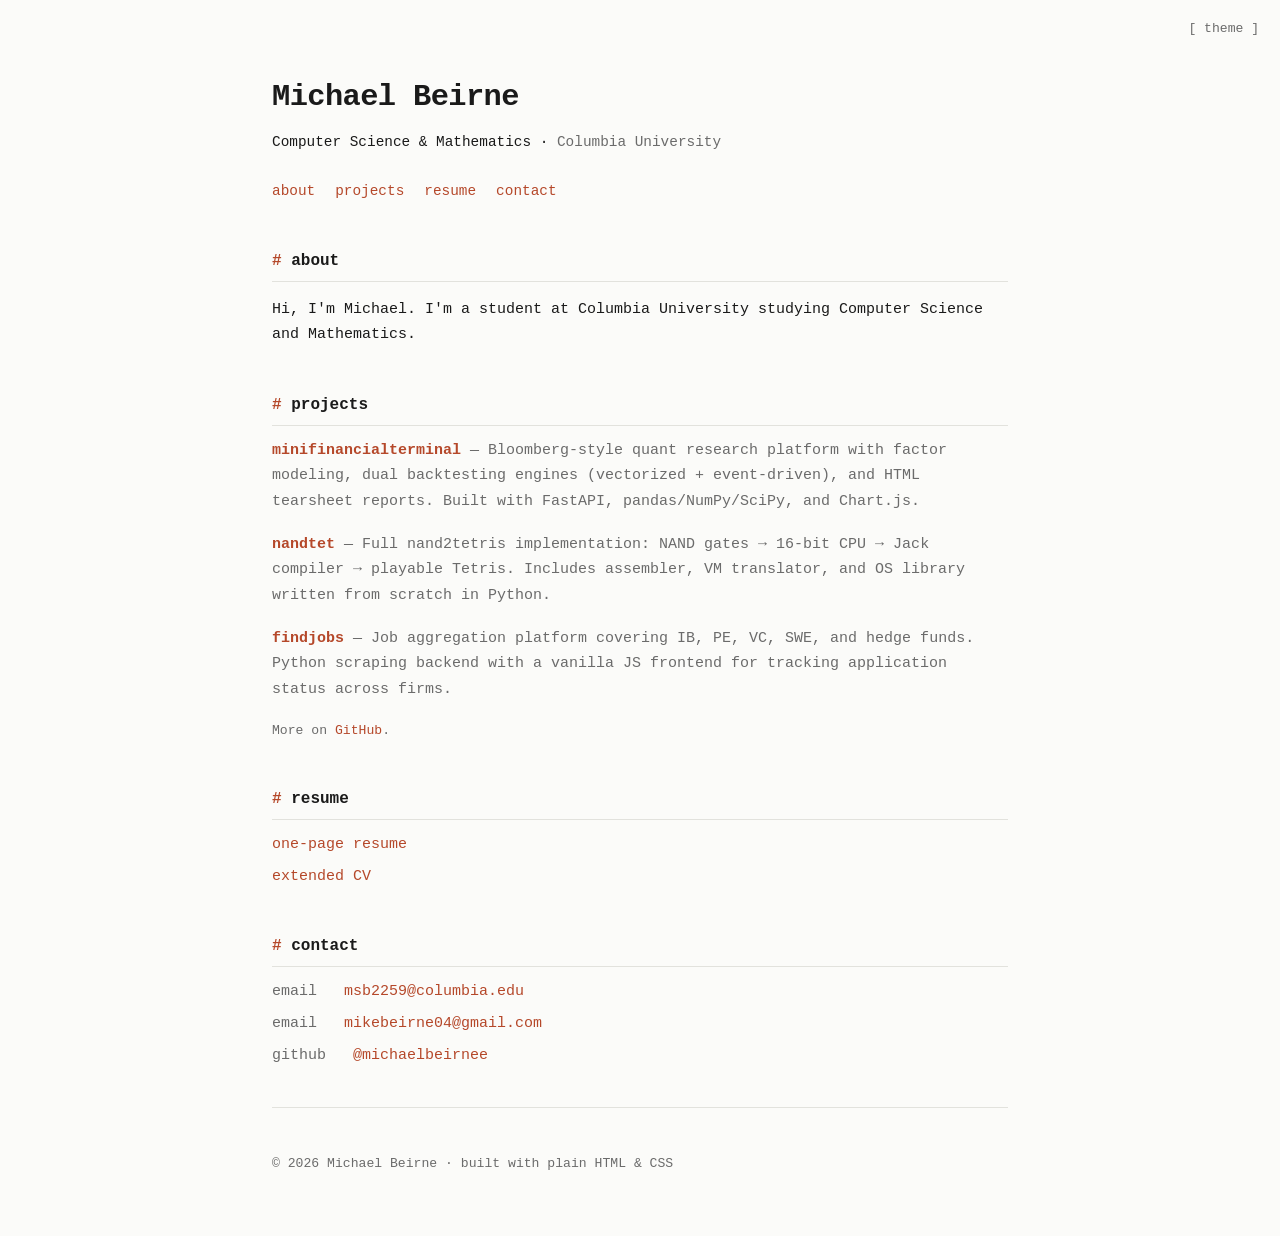
==== index.html @ b9711d9d "fixes" ====
<!DOCTYPE html>
<html lang="en">
<head>
  <meta charset="UTF-8" />
  <meta name="viewport" content="width=device-width, initial-scale=1.0" />
  <title>Michael Beirne</title>
  <meta name="description" content="Personal website of Michael Beirne." />
  <link rel="preconnect" href="https://fonts.googleapis.com" />
  <link rel="stylesheet" href="./style.css" />
  <link rel="icon" href="data:image/svg+xml,<svg xmlns=%22http://www.w3.org/2000/svg%22 viewBox=%220 0 100 100%22><text y=%22.9em%22 font-size=%2290%22>%E2%9C%B3</text></svg>" />
</head>
<body>
  <button id="theme-toggle" aria-label="Toggle color theme" title="Toggle theme">[ theme ]</button>

  <main>
    <header class="intro">
      <h1>Michael Beirne</h1>
      <p class="tagline">Computer Science &amp; Mathematics &middot; <span class="muted">Columbia University</span></p>
    </header>

    <nav class="toc">
      <a href="#about">about</a>
      <a href="#projects">projects</a>
      <a href="#resume">resume</a>
      <a href="#contact">contact</a>
    </nav>

    <section id="about">
      <h2>about</h2>
      <p>
        Hi, I'm Michael. I'm a student at Columbia University studying
        Computer Science and Mathematics.
      </p>
    </section>

    <section id="projects">
      <h2>projects</h2>
      <ul class="entries">
        <li>
          <a href="https://github.com/michaelbeirnee/minifinancialterminal" class="entry-title">minifinancialterminal</a>
          <span class="muted"> &mdash; Bloomberg-style quant research platform with factor modeling, dual backtesting engines (vectorized + event-driven), and HTML tearsheet reports. Built with FastAPI, pandas/NumPy/SciPy, and Chart.js.</span>
        </li>
        <li>
          <a href="https://github.com/michaelbeirnee/nandtet" class="entry-title">nandtet</a>
          <span class="muted"> &mdash; Full nand2tetris implementation: NAND gates &rarr; 16-bit CPU &rarr; Jack compiler &rarr; playable Tetris. Includes assembler, VM translator, and OS library written from scratch in Python.</span>
        </li>
        <li>
          <a href="https://github.com/michaelbeirnee/findjobs" class="entry-title">findjobs</a>
          <span class="muted"> &mdash; Job aggregation platform covering IB, PE, VC, SWE, and hedge funds. Python scraping backend with a vanilla JS frontend for tracking application status across firms.</span>
        </li>
      </ul>
      <p class="muted small">
        More on <a href="https://github.com/michaelbeirnee">GitHub</a>.
      </p>
    </section>

    <section id="resume">
      <h2>resume</h2>
      <ul class="links">
        <li><a href="./resume.html">one-page resume</a></li>
        <li><a href="./cv.html">extended CV</a></li>
      </ul>
    </section>

    <section id="contact">
      <h2>contact</h2>
      <ul class="links">
        <li><span class="muted">email</span> &nbsp; <a href="mailto:msb2259@columbia.edu">msb2259@columbia.edu</a></li>
        <li><span class="muted">email</span> &nbsp; <a href="mailto:mikebeirne04@gmail.com">mikebeirne04@gmail.com</a></li>
        <li><span class="muted">github</span> &nbsp; <a href="https://github.com/michaelbeirnee">@michaelbeirnee</a></li>
      </ul>
    </section>
  </main>

  <footer>
    <p class="muted small">&copy; <span id="year"></span> Michael Beirne &middot; built with plain HTML &amp; CSS</p>
  </footer>

  <script src="./script.js"></script>
</body>
</html>
---- style.css ----
:root {
  --bg: #fbfbf9;
  --fg: #1a1a1a;
  --muted: #6b6b6b;
  --accent: #b5482a;
  --line: #e2e2dd;
  --max: 46rem;
  --mono: ui-monospace, "SF Mono", "JetBrains Mono", "Menlo", "Consolas", monospace;
}

@media (prefers-color-scheme: dark) {
  :root {
    --bg: #121212;
    --fg: #e6e6e6;
    --muted: #8a8a8a;
    --accent: #e2825f;
    --line: #2a2a2a;
  }
}

:root[data-theme="light"] {
  --bg: #fbfbf9;
  --fg: #1a1a1a;
  --muted: #6b6b6b;
  --accent: #b5482a;
  --line: #e2e2dd;
}

:root[data-theme="dark"] {
  --bg: #121212;
  --fg: #e6e6e6;
  --muted: #8a8a8a;
  --accent: #e2825f;
  --line: #2a2a2a;
}

* { box-sizing: border-box; }

html { -webkit-text-size-adjust: 100%; }

body {
  margin: 0;
  background: var(--bg);
  color: var(--fg);
  font-family: var(--mono);
  font-size: 15px;
  line-height: 1.7;
  padding: 0 1.25rem;
  transition: background 0.2s ease, color 0.2s ease;
}

main {
  max-width: var(--max);
  margin: 0 auto;
  padding: 4.5rem 0 2rem;
}

a {
  color: var(--accent);
  text-decoration: none;
  border-bottom: 1px solid transparent;
}
a:hover { border-bottom-color: var(--accent); }

h1 {
  font-size: 1.9rem;
  font-weight: 700;
  letter-spacing: -0.02em;
  margin: 0 0 0.4rem;
}

h2 {
  font-size: 1rem;
  font-weight: 700;
  text-transform: lowercase;
  margin: 2.75rem 0 0.75rem;
  padding-bottom: 0.35rem;
  border-bottom: 1px solid var(--line);
}
h2::before { content: "# "; color: var(--accent); }

.intro .tagline {
  margin: 0 0 1.25rem;
  font-size: 0.9rem;
}

.muted { color: var(--muted); }
.small { font-size: 0.82rem; }

.toc {
  display: flex;
  flex-wrap: wrap;
  gap: 1.25rem;
  margin: 1.5rem 0 0.5rem;
  font-size: 0.9rem;
}

ul.entries, ul.links {
  list-style: none;
  padding: 0;
  margin: 0;
}
ul.entries > li { margin-bottom: 1.1rem; }
ul.links > li { margin-bottom: 0.4rem; }

.entry-title { font-weight: 700; }

.date {
  color: var(--muted);
  font-size: 0.8rem;
  margin-left: 0.5rem;
}

ul.entries p { margin: 0.2rem 0 0; }

footer {
  max-width: var(--max);
  margin: 0 auto;
  padding: 2rem 0 3rem;
  border-top: 1px solid var(--line);
}

#theme-toggle {
  position: fixed;
  top: 1rem;
  right: 1rem;
  background: none;
  border: none;
  color: var(--muted);
  font-family: var(--mono);
  font-size: 0.82rem;
  cursor: pointer;
  padding: 0.3rem;
}
#theme-toggle:hover { color: var(--accent); }

/* blog post pages */
article {
  max-width: var(--max);
  margin: 0 auto;
  padding: 4.5rem 0 2rem;
}
article h1 { margin-bottom: 0.25rem; }
article .post-meta { color: var(--muted); font-size: 0.85rem; margin-bottom: 2rem; }
article p { margin: 1rem 0; }
article pre {
  background: var(--line);
  padding: 1rem;
  overflow-x: auto;
  border-radius: 4px;
  font-size: 0.85rem;
}
.back { display: inline-block; margin-bottom: 2rem; font-size: 0.85rem; }
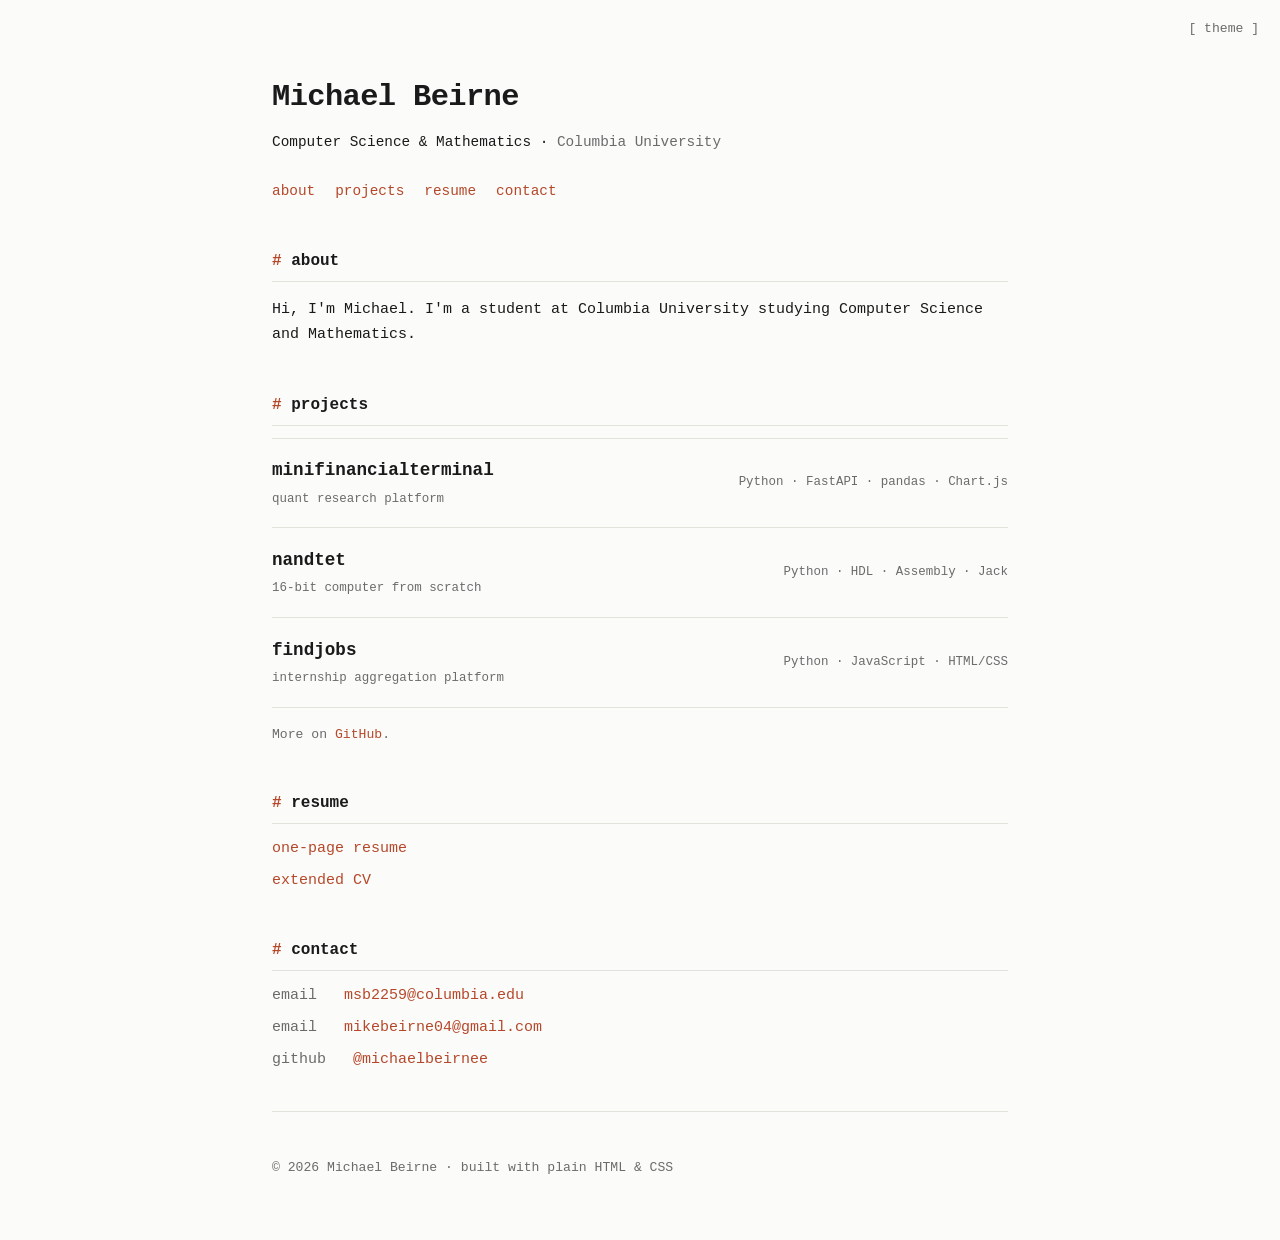
==== commit 83a1d542: "updated" ====
--- a/index.html
+++ b/index.html
@@ -35,21 +35,103 @@
 
     <section id="projects">
       <h2>projects</h2>
-      <ul class="entries">
-        <li>
-          <a href="https://github.com/michaelbeirnee/minifinancialterminal" class="entry-title">minifinancialterminal</a>
-          <span class="muted"> &mdash; Bloomberg-style quant research platform with factor modeling, dual backtesting engines (vectorized + event-driven), and HTML tearsheet reports. Built with FastAPI, pandas/NumPy/SciPy, and Chart.js.</span>
+      <ul class="proj-list">
+
+        <li class="proj-item">
+          <div class="proj-info">
+            <a href="https://github.com/michaelbeirnee/minifinancialterminal" class="proj-name">minifinancialterminal</a>
+            <span class="proj-type muted">quant research platform</span>
+          </div>
+          <span class="proj-stack muted">Python &middot; FastAPI &middot; pandas &middot; Chart.js</span>
+          <div class="proj-preview">
+            <div class="demo demo-terminal">
+              <div class="demo-topbar">
+                <span class="dot"></span><span class="dot"></span><span class="dot"></span>
+                <span class="demo-title">market-data &mdash; factor-model</span>
+              </div>
+              <div class="demo-body">
+                <div class="demo-chart">
+                  <div class="chart-bars">
+                    <div class="bar dn" style="--h:45%"></div>
+                    <div class="bar up" style="--h:62%"></div>
+                    <div class="bar dn" style="--h:38%"></div>
+                    <div class="bar up" style="--h:71%"></div>
+                    <div class="bar up" style="--h:55%"></div>
+                    <div class="bar dn" style="--h:48%"></div>
+                    <div class="bar up" style="--h:80%"></div>
+                    <div class="bar dn" style="--h:60%"></div>
+                    <div class="bar up" style="--h:74%"></div>
+                    <div class="bar up" style="--h:88%"></div>
+                    <div class="bar dn" style="--h:66%"></div>
+                    <div class="bar up" style="--h:92%"></div>
+                  </div>
+                </div>
+                <div class="demo-metrics">
+                  <div class="metric"><span class="mk">CAGR</span><span class="mv gn">+18.4%</span></div>
+                  <div class="metric"><span class="mk">Sharpe</span><span class="mv gn">1.87</span></div>
+                  <div class="metric"><span class="mk">Sortino</span><span class="mv gn">2.41</span></div>
+                  <div class="metric"><span class="mk">Max DD</span><span class="mv rd">-12.3%</span></div>
+                  <div class="metric"><span class="mk">Alpha</span><span class="mv gn">0.023</span></div>
+                  <div class="metric"><span class="mk">Beta</span><span class="mv">0.84</span></div>
+                </div>
+              </div>
+            </div>
+          </div>
         </li>
-        <li>
-          <a href="https://github.com/michaelbeirnee/nandtet" class="entry-title">nandtet</a>
-          <span class="muted"> &mdash; Full nand2tetris implementation: NAND gates &rarr; 16-bit CPU &rarr; Jack compiler &rarr; playable Tetris. Includes assembler, VM translator, and OS library written from scratch in Python.</span>
+
+        <li class="proj-item">
+          <div class="proj-info">
+            <a href="https://github.com/michaelbeirnee/nandtet" class="proj-name">nandtet</a>
+            <span class="proj-type muted">16-bit computer from scratch</span>
+          </div>
+          <span class="proj-stack muted">Python &middot; HDL &middot; Assembly &middot; Jack</span>
+          <div class="proj-preview">
+            <div class="demo demo-stack">
+              <div class="stack-label">nand2tetris &mdash; full software stack</div>
+              <div class="stack-layers">
+                <div class="layer la"><span>Tetris (Jack)</span><span class="lr">application</span></div>
+                <div class="layer lb"><span>OS Library</span><span class="lr">os</span></div>
+                <div class="layer lc"><span>Jack Compiler</span><span class="lr">compiler</span></div>
+                <div class="layer ld"><span>VM Translator</span><span class="lr">vm</span></div>
+                <div class="layer le"><span>Assembler</span><span class="lr">assembler</span></div>
+                <div class="layer lf"><span>CPU / ALU / Gates (HDL)</span><span class="lr">hardware</span></div>
+              </div>
+            </div>
+          </div>
         </li>
-        <li>
-          <a href="https://github.com/michaelbeirnee/findjobs" class="entry-title">findjobs</a>
-          <span class="muted"> &mdash; Job aggregation platform covering IB, PE, VC, SWE, and hedge funds. Python scraping backend with a vanilla JS frontend for tracking application status across firms.</span>
+
+        <li class="proj-item">
+          <div class="proj-info">
+            <a href="https://github.com/michaelbeirnee/findjobs" class="proj-name">findjobs</a>
+            <span class="proj-type muted">internship aggregation platform</span>
+          </div>
+          <span class="proj-stack muted">Python &middot; JavaScript &middot; HTML/CSS</span>
+          <div class="proj-preview">
+            <div class="demo demo-jobs">
+              <div class="jobs-header">
+                <span class="jobs-title">findjobs</span>
+                <div class="jobs-tabs">
+                  <span class="jtab active">SWE</span>
+                  <span class="jtab">IB</span>
+                  <span class="jtab">PE</span>
+                  <span class="jtab">VC</span>
+                  <span class="jtab">HF</span>
+                </div>
+              </div>
+              <div class="jobs-list">
+                <div class="job-row"><span class="jco">Jane Street</span><span class="jrl">SWE Intern</span><span class="jst open">Open</span></div>
+                <div class="job-row"><span class="jco">Citadel</span><span class="jrl">SWE Intern</span><span class="jst applied">Applied</span></div>
+                <div class="job-row"><span class="jco">Two Sigma</span><span class="jrl">SWE Intern</span><span class="jst open">Open</span></div>
+                <div class="job-row"><span class="jco">DE Shaw</span><span class="jrl">SWE Intern</span><span class="jst closed">Closed</span></div>
+                <div class="job-row"><span class="jco">Stripe</span><span class="jrl">SWE Intern</span><span class="jst open">Open</span></div>
+                <div class="job-row"><span class="jco">Hudson River</span><span class="jrl">SWE Intern</span><span class="jst applied">Applied</span></div>
+              </div>
+            </div>
+          </div>
         </li>
+
       </ul>
-      <p class="muted small">
+      <p class="muted small" style="margin-top:1rem">
         More on <a href="https://github.com/michaelbeirnee">GitHub</a>.
       </p>
     </section>
--- a/style.css
+++ b/style.css
@@ -150,4 +150,229 @@
   border-radius: 4px;
   font-size: 0.85rem;
 }
-.back { display: inline-block; margin-bottom: 2rem; font-size: 0.85rem; }+.back { display: inline-block; margin-bottom: 2rem; font-size: 0.85rem; }
+
+/* ─── Project hover-preview rows ─── */
+.proj-list {
+  list-style: none;
+  padding: 0;
+  margin: 0;
+}
+.proj-item {
+  border-bottom: 1px solid var(--line);
+  display: flex;
+  align-items: center;
+  justify-content: space-between;
+  padding: 1.1rem 0;
+  cursor: default;
+  position: relative;
+}
+.proj-item:first-of-type { border-top: 1px solid var(--line); }
+
+.proj-info {
+  display: flex;
+  flex-direction: column;
+  gap: 0.15rem;
+}
+.proj-name {
+  font-size: 1.1rem;
+  font-weight: 700;
+  color: var(--fg);
+  border-bottom: none;
+  transition: color 0.15s;
+}
+.proj-item:hover .proj-name { color: var(--accent); }
+.proj-type { font-size: 0.78rem; }
+.proj-stack { font-size: 0.78rem; text-align: right; }
+
+/* floating preview card */
+.proj-preview {
+  position: fixed;
+  pointer-events: none;
+  z-index: 50;
+  width: 390px;
+  height: 240px;
+  border-radius: 10px;
+  overflow: hidden;
+  opacity: 0;
+  transform: translate(-50%, calc(-50% - 16px)) scale(0.93);
+  transition: opacity 0.16s ease, transform 0.16s ease;
+  box-shadow: 0 12px 40px rgba(0,0,0,0.22);
+  border: 1px solid var(--line);
+  left: -999px;
+  top: -999px;
+}
+.proj-preview.visible {
+  opacity: 1;
+  transform: translate(-50%, calc(-50% - 16px)) scale(1);
+}
+
+/* ── demo: terminal (minifinancialterminal) ── */
+.demo { width: 100%; height: 100%; display: flex; flex-direction: column; }
+
+.demo-terminal { background: #0d1117; }
+
+.demo-topbar {
+  background: #161b22;
+  padding: 0.45rem 0.75rem;
+  display: flex;
+  align-items: center;
+  gap: 0.3rem;
+  flex-shrink: 0;
+  border-bottom: 1px solid #21262d;
+}
+.dot {
+  width: 11px; height: 11px;
+  border-radius: 50%;
+}
+.dot:nth-child(1) { background: #ff5f57; }
+.dot:nth-child(2) { background: #febc2e; }
+.dot:nth-child(3) { background: #28c840; }
+.demo-title {
+  font-size: 0.7rem;
+  color: #6e7681;
+  margin-left: 0.4rem;
+}
+
+.demo-body {
+  flex: 1;
+  padding: 0.75rem;
+  display: flex;
+  gap: 0.75rem;
+  overflow: hidden;
+}
+
+.demo-chart { flex: 1; display: flex; align-items: flex-end; }
+.chart-bars {
+  width: 100%;
+  height: 90%;
+  display: flex;
+  align-items: flex-end;
+  gap: 3px;
+}
+.bar {
+  flex: 1;
+  height: var(--h);
+  border-radius: 2px 2px 0 0;
+}
+.bar.up { background: #2ea043; }
+.bar.dn { background: #3d2b2b; }
+
+.demo-metrics {
+  display: flex;
+  flex-direction: column;
+  gap: 0.35rem;
+  justify-content: center;
+  min-width: 96px;
+}
+.metric {
+  display: flex;
+  justify-content: space-between;
+  gap: 0.4rem;
+  font-size: 0.7rem;
+}
+.mk { color: #6e7681; }
+.mv { color: #c9d1d9; }
+.mv.gn { color: #3fb950; }
+.mv.rd { color: #f85149; }
+
+/* ── demo: stack (nandtet) ── */
+.demo-stack {
+  background: #0a0a10;
+  padding: 0.85rem 1rem;
+  gap: 0.55rem;
+}
+.stack-label {
+  font-size: 0.68rem;
+  color: #555580;
+  letter-spacing: 0.06em;
+  text-transform: uppercase;
+  flex-shrink: 0;
+}
+.stack-layers {
+  display: flex;
+  flex-direction: column;
+  gap: 3px;
+  flex: 1;
+  justify-content: center;
+}
+.layer {
+  display: flex;
+  justify-content: space-between;
+  align-items: center;
+  padding: 0.3rem 0.6rem;
+  border-radius: 4px;
+  border-left: 2px solid;
+  font-size: 0.73rem;
+}
+.lr { font-size: 0.62rem; opacity: 0.55; }
+.la { background: #14103a; border-color: #7c83fd; color: #a0a6ff; }
+.lb { background: #0f1e24; border-color: #56b6c2; color: #80cfd8; }
+.lc { background: #131f0e; border-color: #98c379; color: #b0d895; }
+.ld { background: #221d0e; border-color: #e5c07b; color: #edcc90; }
+.le { background: #200e0e; border-color: #e06c75; color: #ea9097; }
+.lf { background: #170e22; border-color: #c678dd; color: #d89eec; }
+
+/* ── demo: jobs (findjobs) ── */
+.demo-jobs {
+  background: var(--bg);
+  border: none;
+}
+.jobs-header {
+  display: flex;
+  align-items: center;
+  justify-content: space-between;
+  padding: 0.55rem 0.85rem;
+  border-bottom: 1px solid var(--line);
+  flex-shrink: 0;
+}
+.jobs-title {
+  font-size: 0.82rem;
+  font-weight: 700;
+  color: var(--fg);
+}
+.jobs-tabs { display: flex; gap: 0.25rem; }
+.jtab {
+  font-size: 0.65rem;
+  color: var(--muted);
+  padding: 0.12rem 0.38rem;
+  border-radius: 3px;
+  border: 1px solid var(--line);
+}
+.jtab.active {
+  background: var(--accent);
+  color: #fff;
+  border-color: var(--accent);
+}
+.jobs-list { flex: 1; padding: 0.2rem 0; overflow: hidden; }
+.job-row {
+  display: flex;
+  align-items: center;
+  padding: 0.32rem 0.85rem;
+  gap: 0;
+}
+.jco {
+  flex: 1.1;
+  font-size: 0.76rem;
+  font-weight: 700;
+  color: var(--fg);
+}
+.jrl {
+  flex: 1;
+  font-size: 0.73rem;
+  color: var(--muted);
+}
+.jst {
+  font-size: 0.63rem;
+  padding: 0.1rem 0.38rem;
+  border-radius: 3px;
+  border: 1px solid;
+}
+.jst.open    { color: #2ea043; border-color: #2ea043; }
+.jst.applied { color: #d29922; border-color: #d29922; }
+.jst.closed  { color: var(--muted); border-color: var(--line); }
+
+@media (max-width: 640px) {
+  .proj-preview { display: none; }
+  .proj-stack { display: none; }
+}
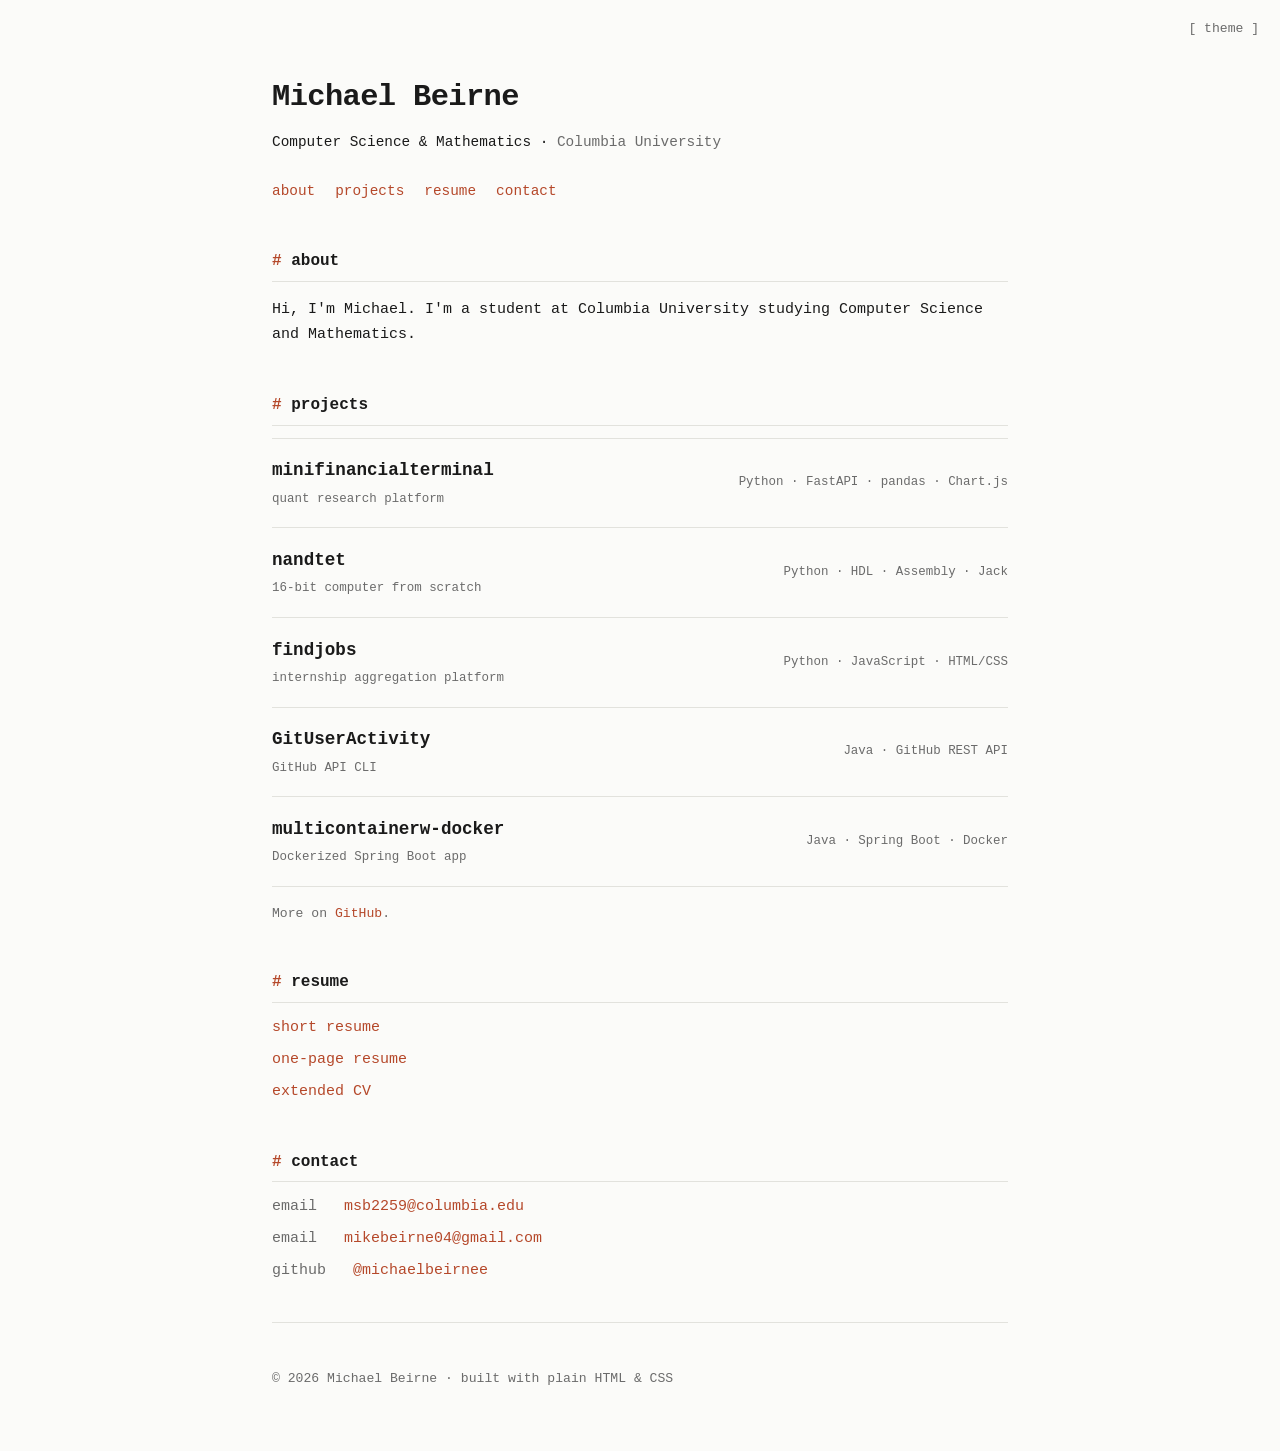
==== commit 36459b52: "Add short resume page and link it from homepage Co-Authored-By: Claude Opus 4.8 (1M context) <norepl" ====
--- a/index.html
+++ b/index.html
@@ -130,6 +130,48 @@
           </div>
         </li>
 
+        <li class="proj-item">
+          <div class="proj-info">
+            <a href="https://github.com/michaelbeirnee/GitUserActivity" class="proj-name">GitUserActivity</a>
+            <span class="proj-type muted">GitHub API CLI</span>
+          </div>
+          <span class="proj-stack muted">Java &middot; GitHub REST API</span>
+          <div class="proj-preview">
+            <div class="demo demo-terminal">
+              <div class="demo-topbar">
+                <span class="dot"></span><span class="dot"></span><span class="dot"></span>
+                <span class="demo-title">github-user-events</span>
+              </div>
+              <div class="demo-body">
+                <pre style="margin:0; font-size:0.75rem; line-height:1.3;">java CLI &lt;username&gt;
+GET /users/{username}/events
+JSON activity payload</pre>
+              </div>
+            </div>
+          </div>
+        </li>
+
+        <li class="proj-item">
+          <div class="proj-info">
+            <a href="https://github.com/michaelbeirnee/multicontainerw-docker" class="proj-name">multicontainerw-docker</a>
+            <span class="proj-type muted">Dockerized Spring Boot app</span>
+          </div>
+          <span class="proj-stack muted">Java &middot; Spring Boot &middot; Docker</span>
+          <div class="proj-preview">
+            <div class="demo demo-terminal">
+              <div class="demo-topbar">
+                <span class="dot"></span><span class="dot"></span><span class="dot"></span>
+                <span class="demo-title">docker build &amp; run</span>
+              </div>
+              <div class="demo-body">
+                <pre style="margin:0; font-size:0.75rem; line-height:1.3;">mvn clean package -DskipTests
+docker build -t todo-app .
+docker run -p 3000:3000 todo-app</pre>
+              </div>
+            </div>
+          </div>
+        </li>
+
       </ul>
       <p class="muted small" style="margin-top:1rem">
         More on <a href="https://github.com/michaelbeirnee">GitHub</a>.
@@ -139,6 +181,7 @@
     <section id="resume">
       <h2>resume</h2>
       <ul class="links">
+        <li><a href="./resume-short.html">short resume</a></li>
         <li><a href="./resume.html">one-page resume</a></li>
         <li><a href="./cv.html">extended CV</a></li>
       </ul>
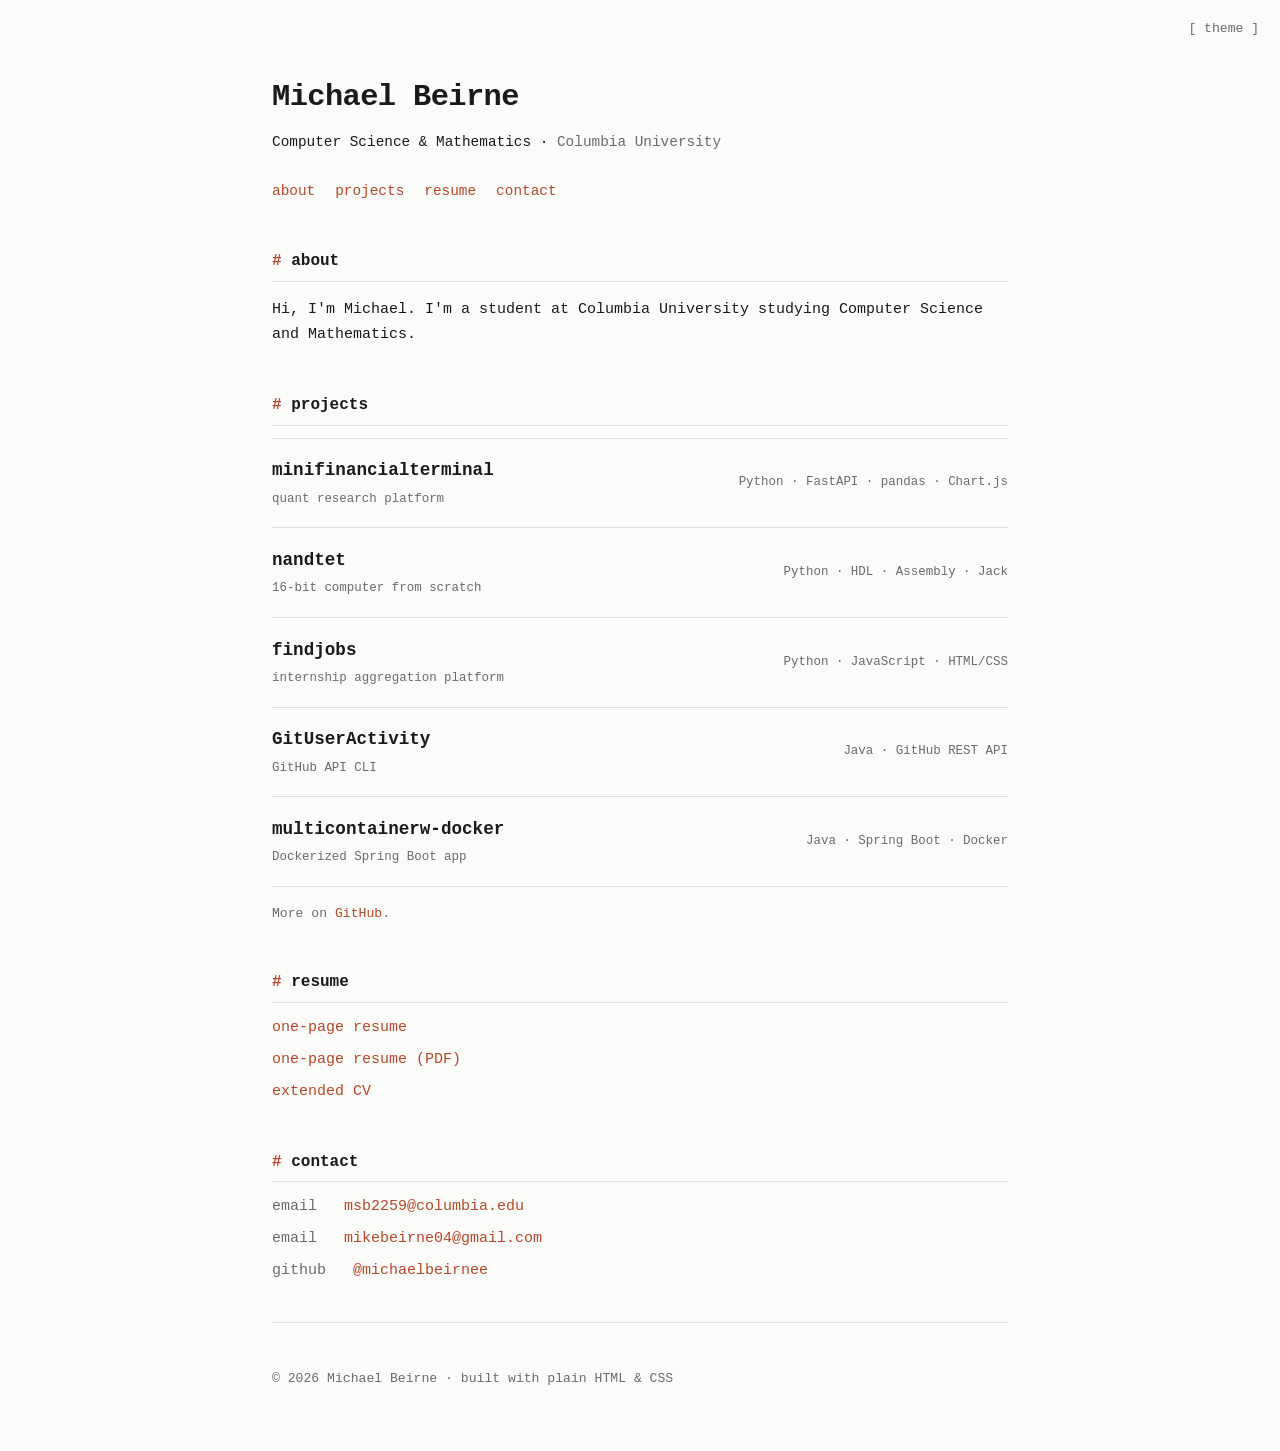
==== commit 2cf3a67f: "Link one-page resume PDF from homepage; remove short resume page Co-Authored-By: Claude Opus 4.8 (1M" ====
--- a/index.html
+++ b/index.html
@@ -181,8 +181,8 @@
     <section id="resume">
       <h2>resume</h2>
       <ul class="links">
-        <li><a href="./resume-short.html">short resume</a></li>
         <li><a href="./resume.html">one-page resume</a></li>
+        <li><a href="./resume.pdf">one-page resume (PDF)</a></li>
         <li><a href="./cv.html">extended CV</a></li>
       </ul>
     </section>
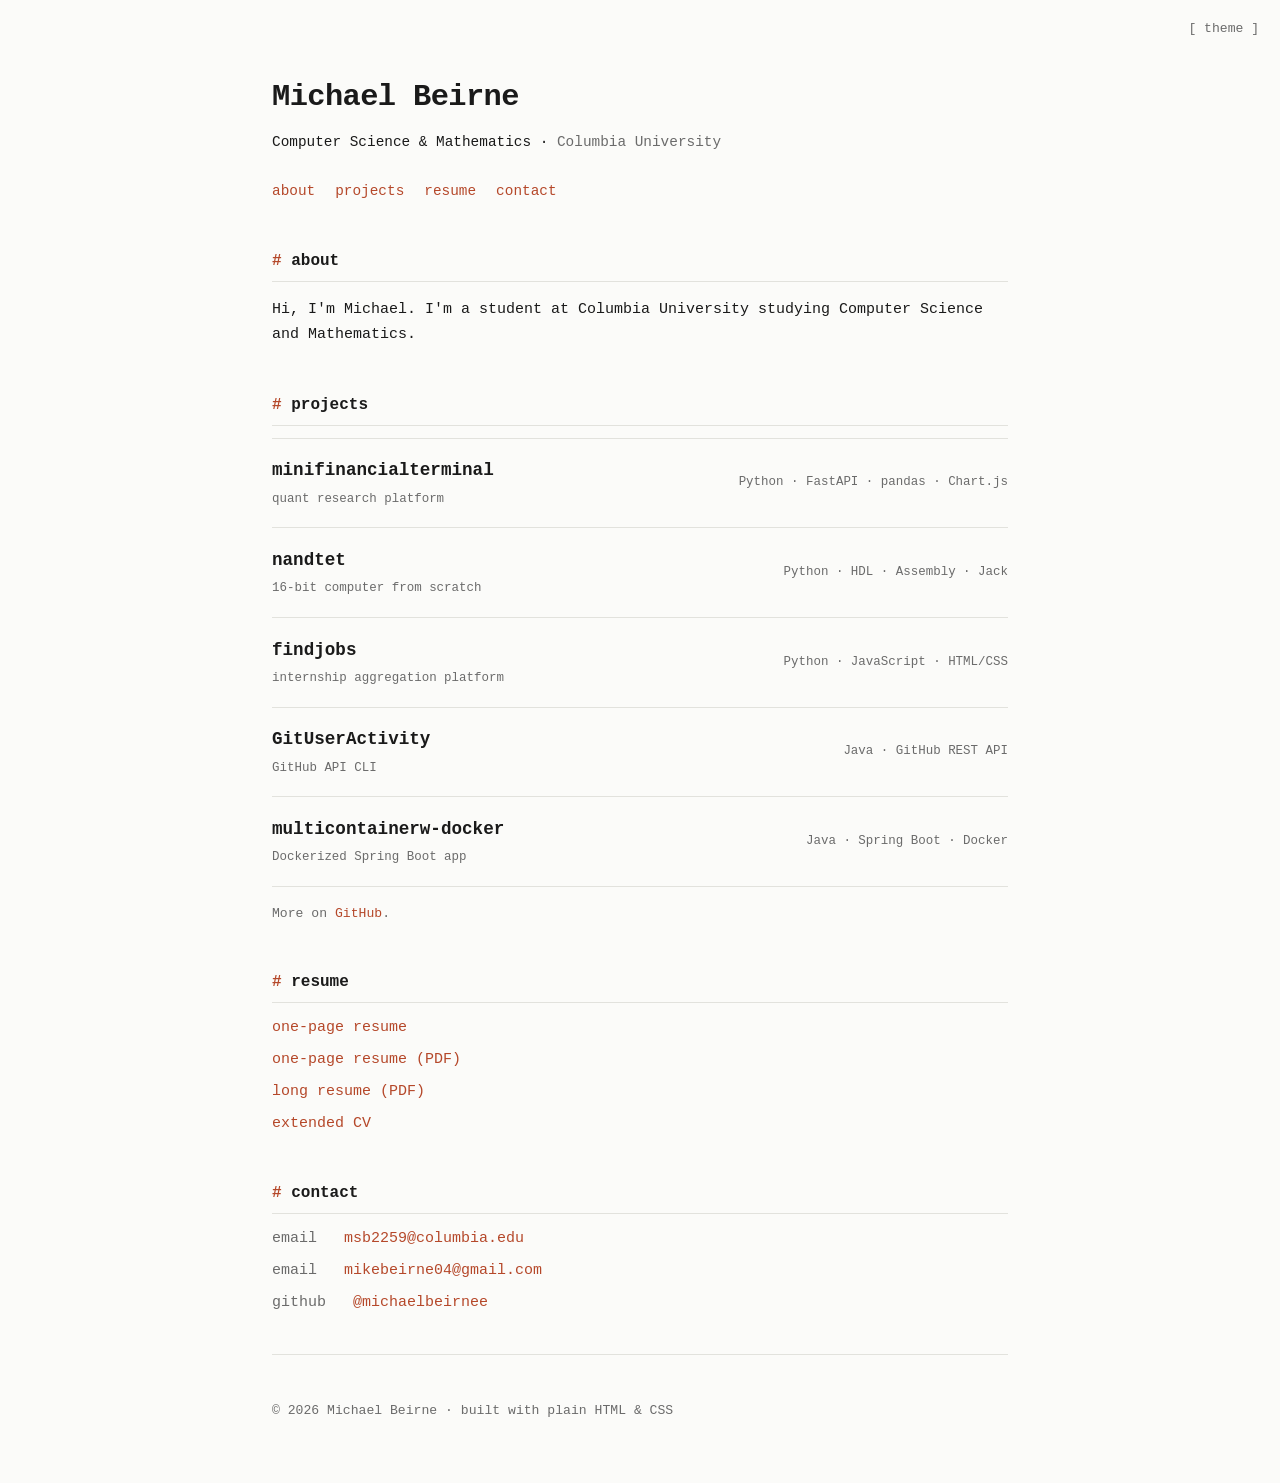
==== commit 518ff7ce: "Add long resume PDF link to homepage Co-Authored-By: Claude Opus 4.8 (1M context) <noreply@anthropic" ====
--- a/index.html
+++ b/index.html
@@ -182,7 +182,8 @@
       <h2>resume</h2>
       <ul class="links">
         <li><a href="./resume.html">one-page resume</a></li>
-        <li><a href="./resume.pdf">one-page resume (PDF)</a></li>
+        <li><a href="./Beirne%20Michael%20Columbia3%20(1).pdf">one-page resume (PDF)</a></li>
+        <li><a href="./Michael_Beirne_Long_Resume_Columbia_Format.pdf">long resume (PDF)</a></li>
         <li><a href="./cv.html">extended CV</a></li>
       </ul>
     </section>
--- a/style.css
+++ b/style.css
@@ -242,6 +242,11 @@
   overflow: hidden;
 }
 
+.demo-terminal .demo-body pre {
+  color: #c9d1d9;
+  font-family: var(--mono);
+}
+
 .demo-chart { flex: 1; display: flex; align-items: flex-end; }
 .chart-bars {
   width: 100%;
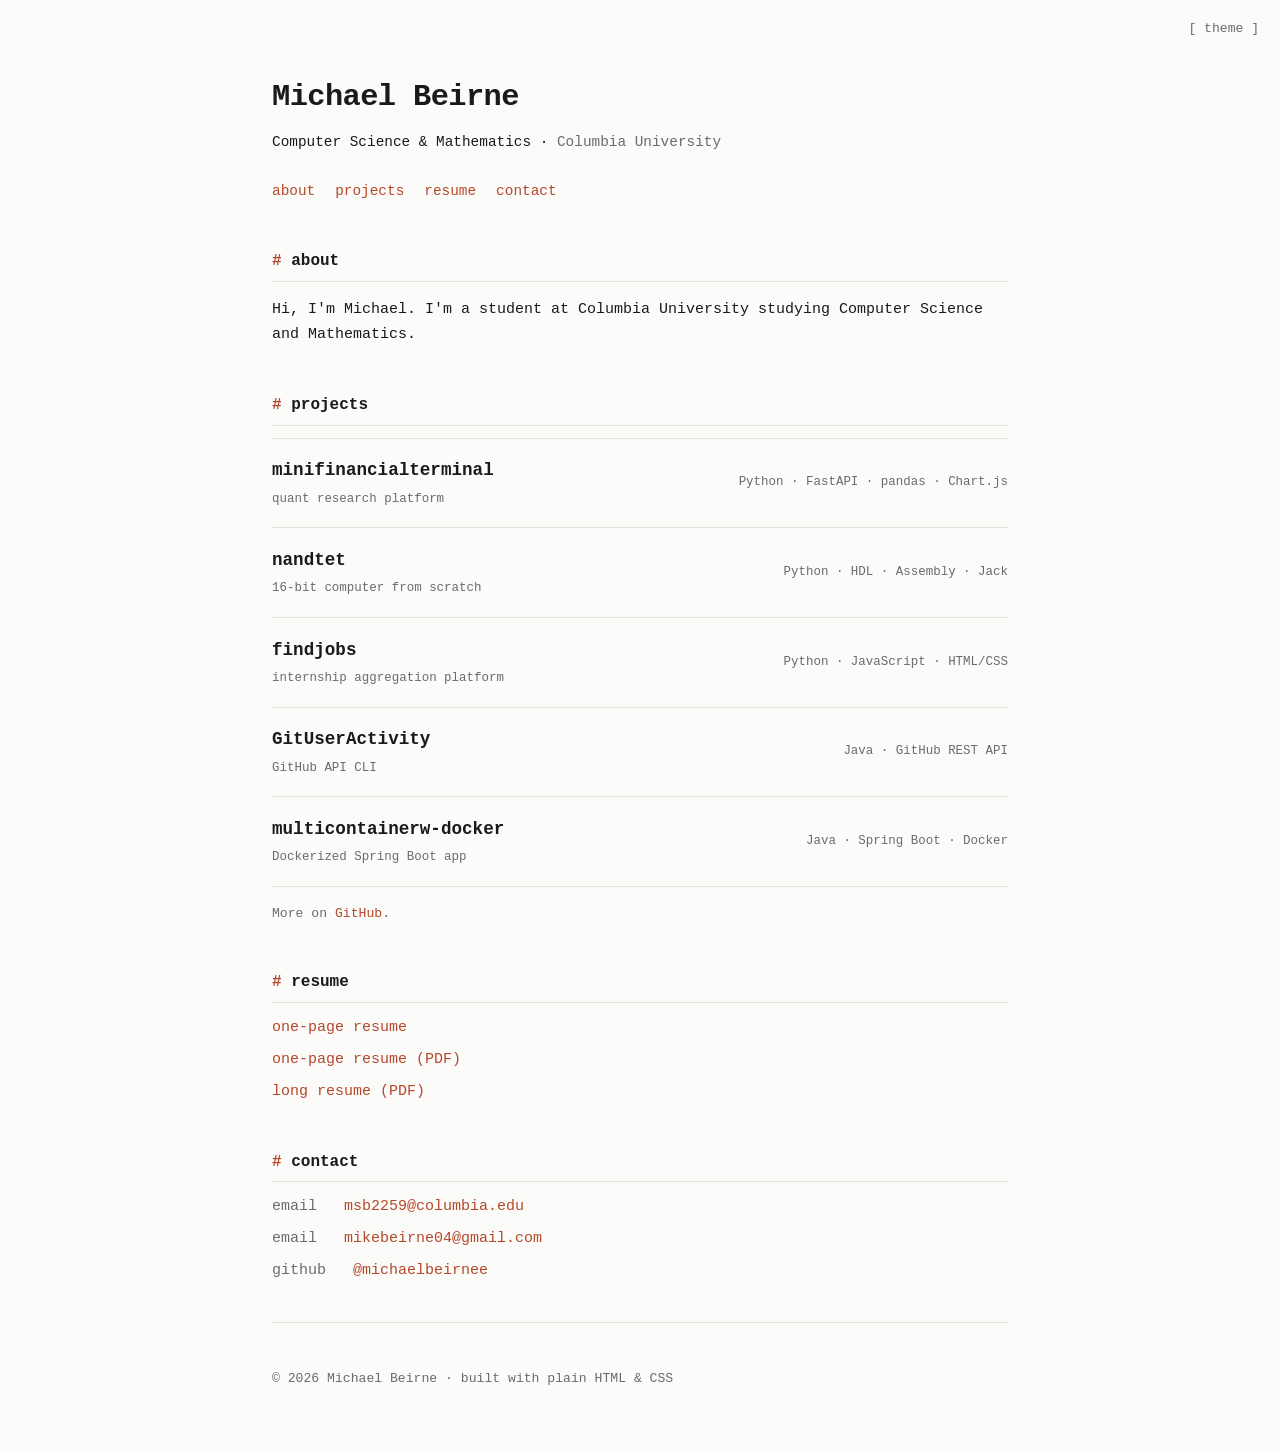
==== commit d2e83aa7: "Remove extended CV link from homepage Co-Authored-By: Claude Opus 4.8 (1M context) <noreply@anthropi" ====
--- a/index.html
+++ b/index.html
@@ -184,7 +184,6 @@
         <li><a href="./resume.html">one-page resume</a></li>
         <li><a href="./Beirne%20Michael%20Columbia3%20(1).pdf">one-page resume (PDF)</a></li>
         <li><a href="./Michael_Beirne_Long_Resume_Columbia_Format.pdf">long resume (PDF)</a></li>
-        <li><a href="./cv.html">extended CV</a></li>
       </ul>
     </section>
 
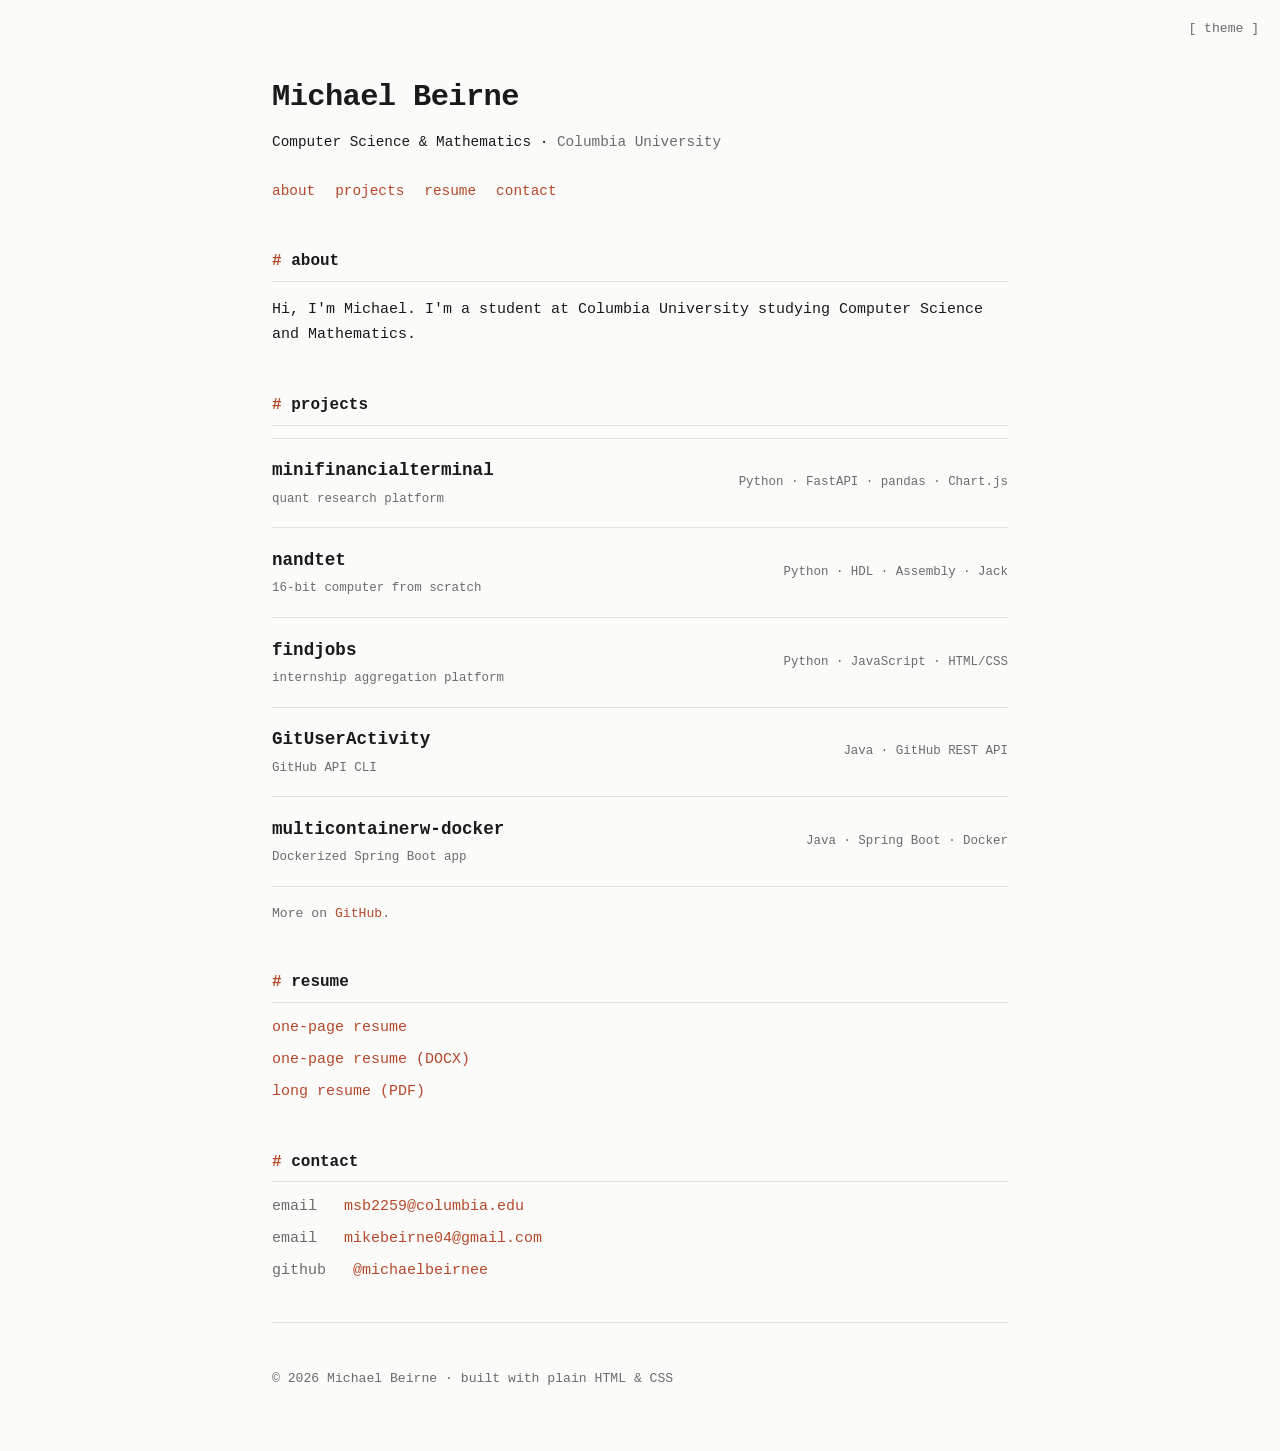
==== commit 36702933: "Point one-page resume link to DOCX file Co-Authored-By: Claude Opus 4.8 (1M context) <noreply@anthro" ====
--- a/index.html
+++ b/index.html
@@ -182,7 +182,7 @@
       <h2>resume</h2>
       <ul class="links">
         <li><a href="./resume.html">one-page resume</a></li>
-        <li><a href="./Beirne%20Michael%20Columbia3%20(1).pdf">one-page resume (PDF)</a></li>
+        <li><a href="./Beirne%20Michael%20Columbia.docx">one-page resume (DOCX)</a></li>
         <li><a href="./Michael_Beirne_Long_Resume_Columbia_Format.pdf">long resume (PDF)</a></li>
       </ul>
     </section>
